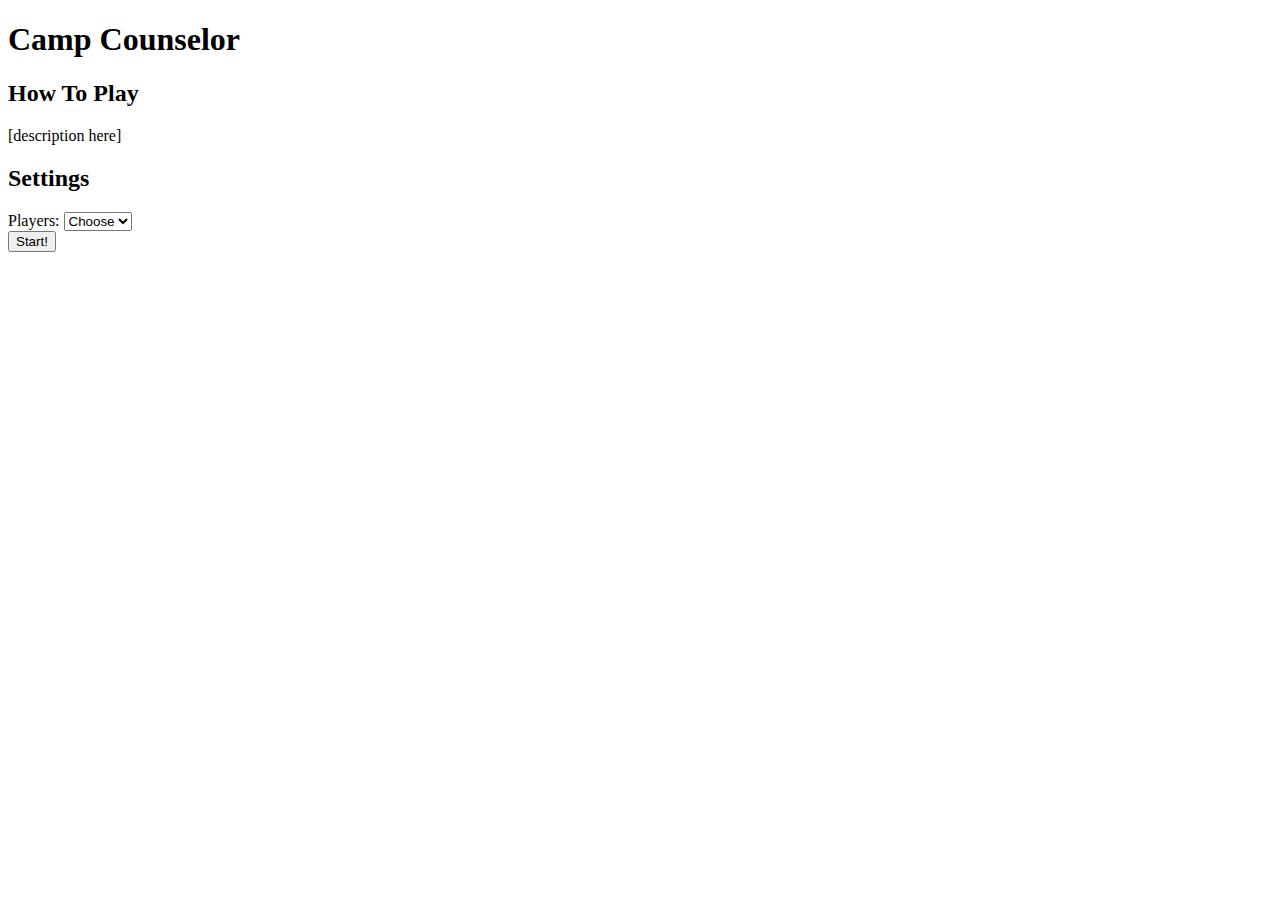
==== CampCounselor/index.html @ 959bee9f "mostly done with counselor game" ====
<!DOCTYPE html>
<html lang="en">

<head>
    <meta charset="UTF-8">
    <meta http-equiv="X-UA-Compatible" content="IE=edge">
    <meta name="viewport" content="width=device-width, initial-scale=1.0">
    <link rel="stylesheet" href="../game.css">
    <title>Camp Counselor</title>

    <script>
        function clickinner(target) { // Target refers to the clicked element
            var players = document.getElementById('players').value;
            console.log(players)
            sessionStorage.setItem('playerCount', players);
            location.href = './game.html';
        };
    </script>
</head>

<body>
    <h1 id="title">Camp Counselor</h1>
    <div class="htp" class="container">
        <h2>How To Play</h2>
        [description here]
    </div>
    <div class="start" class="container">
        <h2>Settings</h2>
        <label for="players">Players:</label>
        <select name="players" id="players">
            <option value="" selected disabled hidden>Choose</option>
            <option value="3">3</option>
            <option value="4">4</option>
            <option value="5">5</option>
            <option value="6">6</option>
            <option value="7">7</option>
            <option value="8">8</option>
            <option value="9">9</option>
            <option value="10">10</option>
        </select>
        <br />
        <button onClick="javascript:clickinner(this);">Start!</button>
    </div>
</body>

</html>
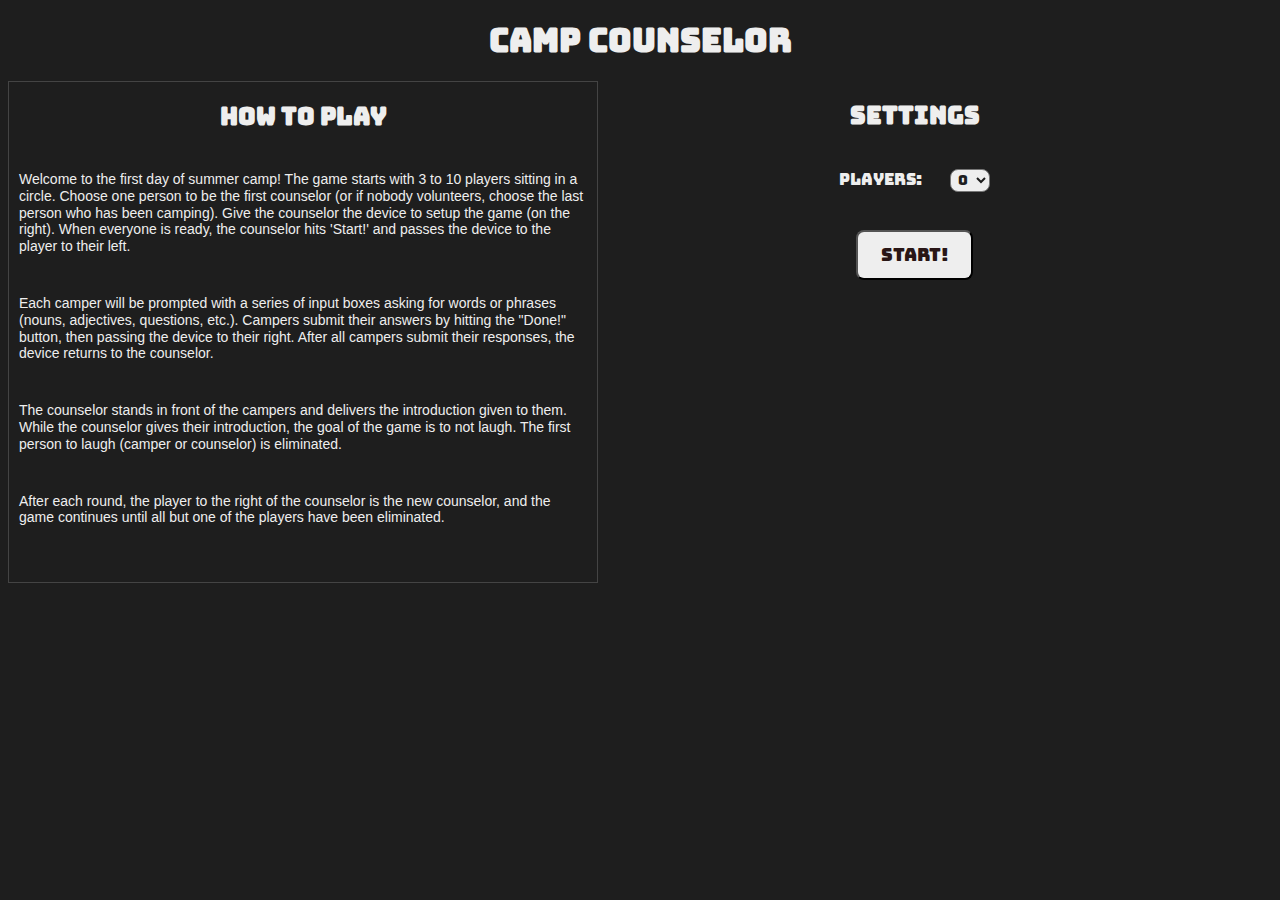
==== commit b2b3ebd2: "lots of stuff :)" ====
--- a/CampCounselor/index.html
+++ b/CampCounselor/index.html
@@ -20,15 +20,40 @@
 
 <body>
     <h1 id="title">Camp Counselor</h1>
+    <div id="whole-container">
     <div class="htp" class="container">
         <h2>How To Play</h2>
-        [description here]
+        <p style="text-align: left">
+            Welcome to the first day of summer camp! The game starts with 3 to 10 players sitting in a circle. Choose
+            one
+            person to be the first counselor (or if nobody volunteers, choose the last person who has been camping).
+            Give
+            the
+            counselor the device to setup the game (on the right). When everyone is ready, the counselor hits 'Start!'
+            and
+            passes the device to the player to their left.
+        </p>
+        <p style="text-align: left">
+            Each camper will be prompted with a series of input boxes asking for words or phrases (nouns, adjectives,
+            questions, etc.). Campers submit their answers by hitting the "Done!" button, then passing the device to
+            their right. After all campers submit their responses, the device returns to the counselor.
+        </p>
+        <p style="text-align: left">
+            The counselor stands in front of the campers and delivers the introduction given to them. While the
+            counselor gives their introduction, the goal of the game is to not laugh. The first person to laugh (camper
+            or counselor) is eliminated.
+        </p>
+        <p style="text-align: left">
+            After each round, the player to the right of the counselor is the new counselor, and the game continues
+            until all but one of the players have been eliminated.
+        </p>
     </div>
     <div class="start" class="container">
         <h2>Settings</h2>
-        <label for="players">Players:</label>
+        <br/>
+        <label for="players">Players: &ensp; &ensp;</label>
         <select name="players" id="players">
-            <option value="" selected disabled hidden>Choose</option>
+            <option value="" selected disabled hidden>o</option>
             <option value="3">3</option>
             <option value="4">4</option>
             <option value="5">5</option>
@@ -38,9 +63,13 @@
             <option value="9">9</option>
             <option value="10">10</option>
         </select>
+        <br/>
         <br />
-        <button onClick="javascript:clickinner(this);">Start!</button>
+        <br />
+        <button onClick="javascript:clickinner(this);" id="start-button">Start!</button>
     </div>
+</div>
+
 </body>
 
 </html>--- a/game.css
+++ b/game.css
@@ -0,0 +1,99 @@
+@font-face {
+    font-family: Bungee;
+    src: url(Bungee-Regular.ttf);
+}
+
+body {
+    /* margin: 40px auto;
+    max-width: 650px;
+    line-height: 1.6;
+    font-size: 18px;
+    
+    padding: 0 10px; */
+    font-family: Bungee;
+    font-style: normal;
+    font-weight: 400;
+    color: #EEEEEE;
+    background: #1E1E1E;
+}
+
+p {
+    font-family: Arial, Helvetica, sans-serif;
+    color: #EEEEEE;
+    margin: 40px auto;
+    max-width: 650px;
+    line-height: 1.2;
+    font-size: 14px;
+    
+    padding: 0 10px;
+}
+
+#title {
+    text-align: center ;
+}
+
+div {
+    text-align: center;
+    align-items: center;
+    justify-content: center;
+    height: 500px;
+    width: 49%;
+    border: 0px;
+}
+
+#whole-container {
+    width: 95%;
+    height: auto;
+    /* border: 1px solid #444; */
+}
+
+select {
+    color: #1E1E1E;
+    border-radius: 8px;
+    background-color: #EEEEEE;
+    cursor: pointer;
+    font-family: Bungee;
+    padding: 3px;
+    width: 40px;
+}
+
+.htp {
+    float: left;
+    border: 1px solid #444
+}
+
+.start {
+    float: right;
+}
+
+h1,h2,h3 {
+    line-height: 1.2
+}
+
+a:link {
+    color: #9e2835;
+    background-color: transparent;
+    text-decoration: none;
+}
+
+a:visited {
+    color: #9e2835;
+    background-color: transparent;
+    text-decoration: none;
+}
+
+a:hover {
+    color: rgb(41, 22, 22);
+    background-color: transparent;
+    text-decoration: underline;
+}
+
+#start-button {
+    width: 20%;
+    height: 10%;
+    font-size: 18px;
+    font-family: Bungee;
+    background-color: #EEEEEE;
+    color:rgb(41, 22, 22);
+    border-radius: 8px;
+}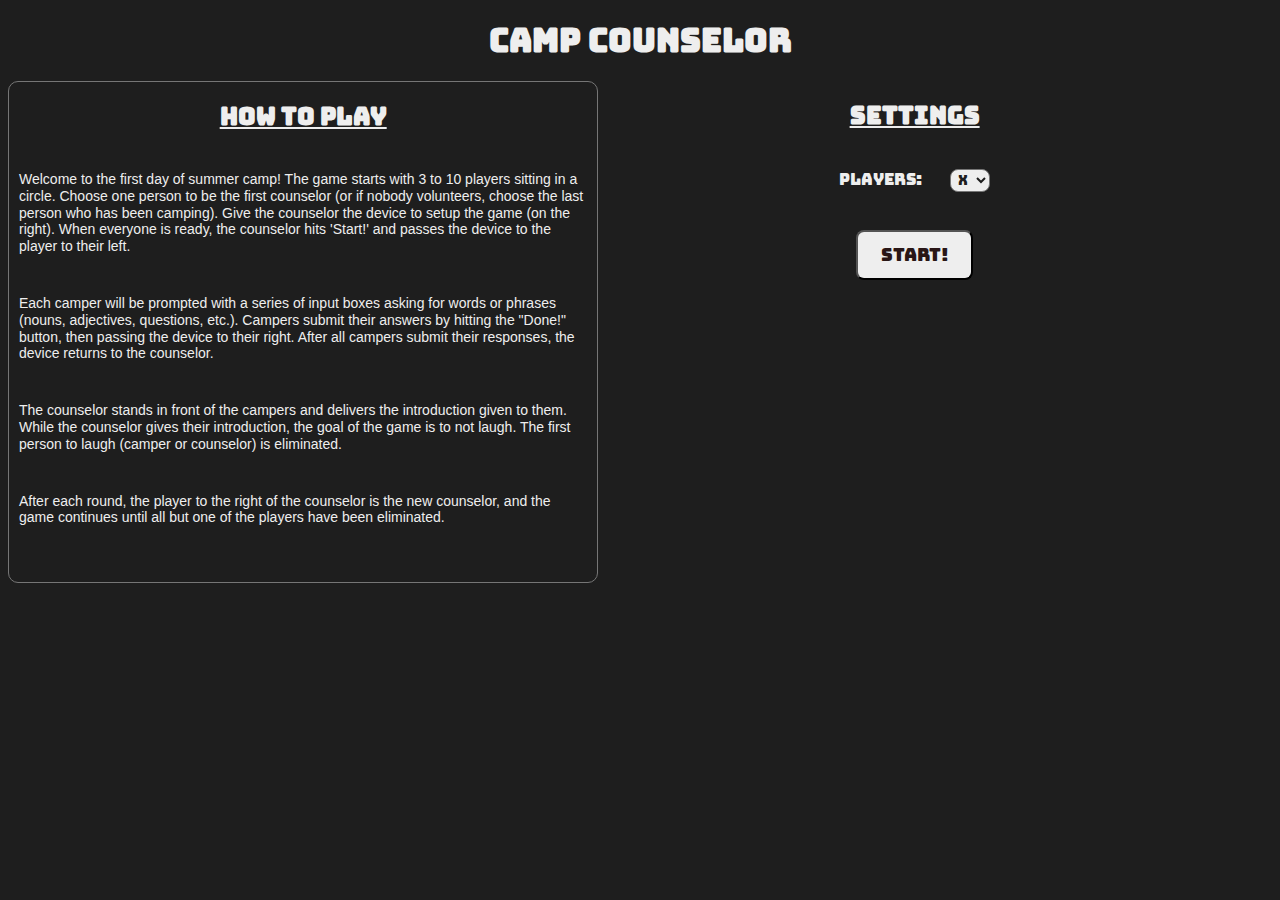
==== commit 4e301c4e: "about page, links" ====
--- a/CampCounselor/index.html
+++ b/CampCounselor/index.html
@@ -22,7 +22,7 @@
     <h1 id="title">Camp Counselor</h1>
     <div id="whole-container">
     <div class="htp" class="container">
-        <h2>How To Play</h2>
+        <h2><u>How To Play</u></h2>
         <p style="text-align: left">
             Welcome to the first day of summer camp! The game starts with 3 to 10 players sitting in a circle. Choose
             one
@@ -49,11 +49,11 @@
         </p>
     </div>
     <div class="start" class="container">
-        <h2>Settings</h2>
+        <h2><u>Settings</u></h2>
         <br/>
         <label for="players">Players: &ensp; &ensp;</label>
         <select name="players" id="players">
-            <option value="" selected disabled hidden>o</option>
+            <option value="" selected disabled hidden>X</option>
             <option value="3">3</option>
             <option value="4">4</option>
             <option value="5">5</option>
--- a/game.css
+++ b/game.css
@@ -59,7 +59,8 @@
 
 .htp {
     float: left;
-    border: 1px solid #444
+    border: 1px solid rgb(118, 118, 118);
+    border-radius: 10px
 }
 
 .start {
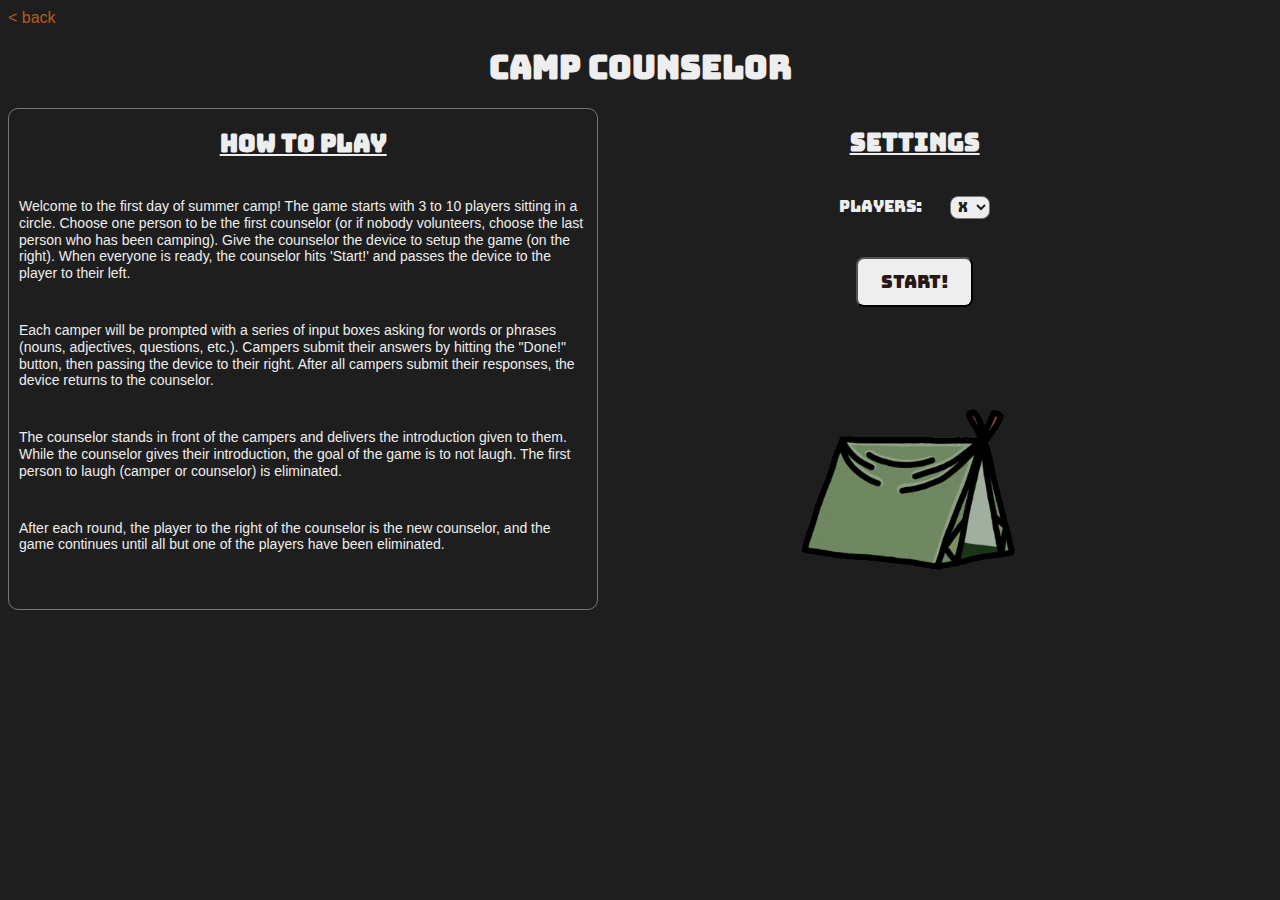
==== commit a654a7de: "lil' icons :-)" ====
--- a/CampCounselor/index.html
+++ b/CampCounselor/index.html
@@ -6,6 +6,7 @@
     <meta http-equiv="X-UA-Compatible" content="IE=edge">
     <meta name="viewport" content="width=device-width, initial-scale=1.0">
     <link rel="stylesheet" href="../game.css">
+    <link rel="icon" href="./../images/campfire.gif" type="image/icon type">
     <title>Camp Counselor</title>
 
     <script>
@@ -16,9 +17,13 @@
             location.href = './game.html';
         };
     </script>
+    <style>
+        a {color: #b85b19 !important; font-family:Arial, Helvetica, sans-serif }
+    </style>
 </head>
 
 <body>
+    <a href="./../index.html"> < back </a>
     <h1 id="title">Camp Counselor</h1>
     <div id="whole-container">
     <div class="htp" class="container">
@@ -67,6 +72,8 @@
         <br />
         <br />
         <button onClick="javascript:clickinner(this);" id="start-button">Start!</button>
+        <br />
+        <img src="./../images/tent.gif" alt="tent gif" width="60%">
     </div>
 </div>
 
